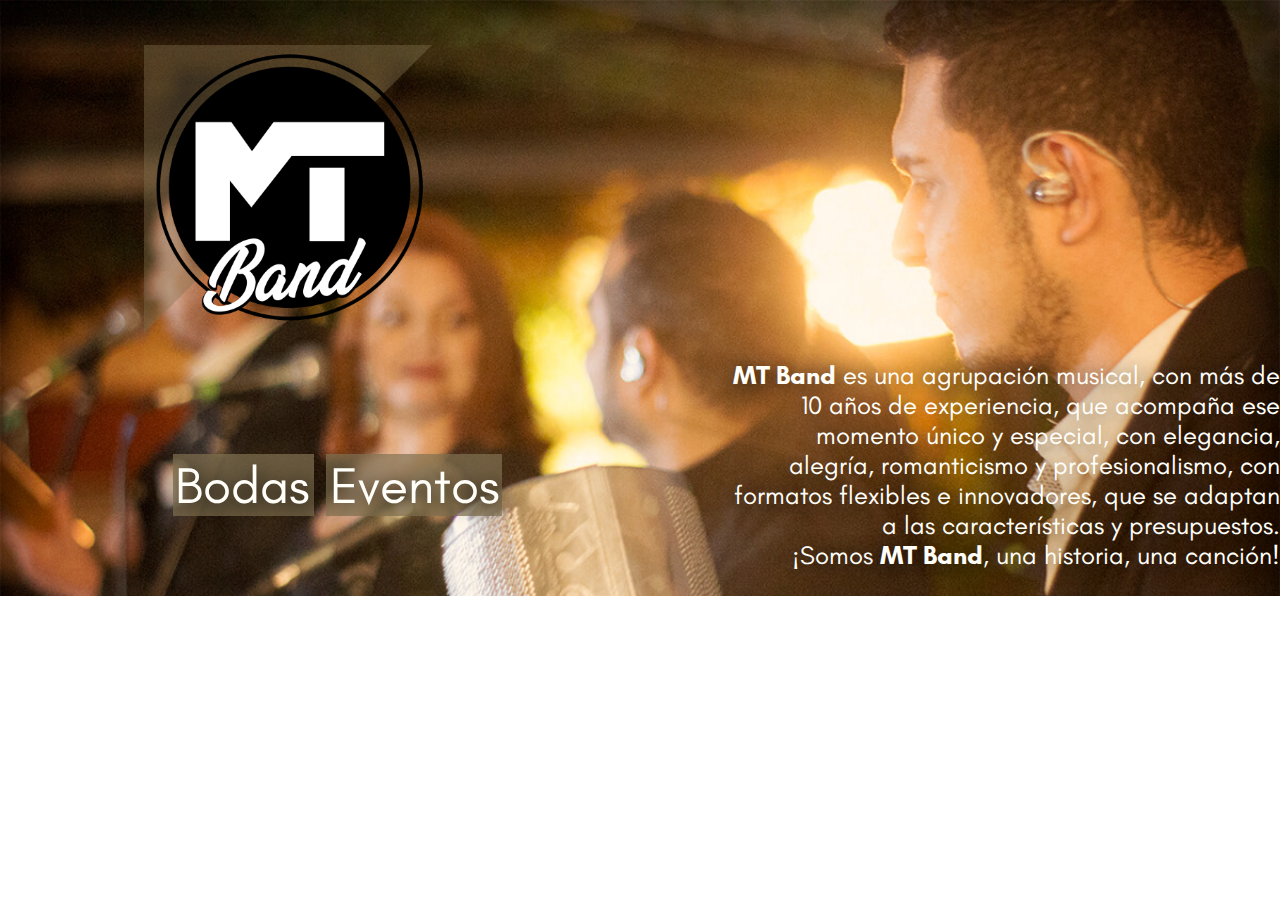
==== index.html @ 00f7bbc0 "Intento overscroll-behavior en form" ====
<html lang="en">

<head>
    <meta charset="UTF-8">
    <meta name="viewport" content="width=device-width, initial-scale=1.0">
    <title>MT Band | Home</title>
    <link rel="shortcut icon" href="img/favicon.png" type="image/x-icon">
    <link rel="stylesheet" href="styles.css">
</head>

<body>
    <!-- <div class="controlling-parent"> -->
        <!-- <div class="triangle-bottom-right"></div> -->
    <!-- </div> -->
    <div class="main-container">
        <div class="logo">
            <img class="logo-img" src="img/logo.png" alt="">
        </div>
        <div class="buttons-container">
            <button class="home-button wedding-button">
                <a class="wedding-button" href="bodas.html">Bodas</a>
            </button>
            <button class="home-button event-button">
                <a class="event-button" href="eventos.html">Eventos</a>
            </button>
        </div>
        <div class="text">
            <p class="main-description">
                <span>MT Band</span> es una agrupación musical, con más de 10 años de experiencia, que acompaña ese
                momento único y
                especial, con elegancia, alegría, romanticismo y profesionalismo, con formatos flexibles e innovadores,
                que
                se adaptan a las características y presupuestos.
                <br>
                ¡Somos <span>MT Band</span>, una historia, una canción!
            </p>
        </div>
    </div>
</body>

</html>
---- styles.css ----
@font-face {
    font-family: Glacial;
    src: url("font/glacial-indifference/GlacialIndifference-Regular.otf") format("opentype");
}

@font-face {
    font-family: Glacial-Italic;
    src: url("font/glacial-indifference/GlacialIndifference-Italic.otf") format("opentype");
}

@font-face {
    font-family: Glacial-Bold;
    src: url("font/glacial-indifference/GlacialIndifference-Bold.otf") format("opentype");
}


body {
    display: block;
    margin: 0;
    padding: 0;
    width: 100%;
    height: 100%;
    overflow: hidden;
}

.main-container {
    display: grid;
    max-width: 100%;
    max-height: 100%;
    grid-template-columns: 50% 50%;
    grid-template-rows: 50% 50%;
    grid-template-areas:
        'logo blank'
        'buttons text';
    background-image: url(img/home.jpg);
    background-repeat: no-repeat;
    background-size: cover;
    /* overflow: hidden; */
}

.logo {
    display: grid;
    grid-area: logo;
    width: 90%;
    z-index: 1;
    padding-top: 7%;
    /* border: blueviolet 4px solid; */
}

.logo-img {
    width: 50%;
    justify-self: center;
    align-self: last-baseline;
    background-image: url(img/triangle.svg);
    background-repeat: no-repeat;
}

/* .controlling-parent {
    overflow: hidden;
} */


.triangle-bottom-right {
    position: absolute;
    top: -8%;
    left: 32%;
    right: 0;
    height: 9%;
    border-bottom: 99vh solid #827251;
    border-left: 68vw solid transparent;
    opacity: 0.7;
    overflow: hidden;
}

.buttons-container {
    display: grid;
    grid-template-columns: 50% 50%;
    grid-template-rows: 50% 50%;
    grid-area: buttons;
}

.home-button {
    font-family: Glacial;
    font-size: 4vw;
    background-color: rgb(130, 114, 81, 0.7);
    border: none;
    margin-right: 2%;
    width: auto;
    height: auto;
    justify-self: center;
    align-self: center;
    text-decoration: none;
    z-index: 20;
}

.wedding-button {
    grid-area: 2/1/3/2;
    justify-self: flex-end;
    align-self: flex-start;
    margin: 2%;
    text-decoration: none;
    color: #fffef9;
    text-shadow: 2px 3px 20px #000;
    padding: 0 3px 0 0;

}

.event-button {
    grid-area: 2/2/3/3;
    justify-self: flex-start;
    align-self: flex-start;
    margin: 2%;
    text-decoration: none;
    color: #fffef9;
    text-shadow: 2px 3px 20px #000;
    padding: 0 3px 0 0;
}

.home-button:hover {
    opacity: 0.5;
}

.text {
    display: grid;
    grid-area: text;
    /* padding-right: 6%; */
    z-index: 1;
    /* border: chartreuse solid 4px; */
}

.main-description {
    width: 86%;
    text-align: right;
    font-family: Glacial;
    color: #fffef9;
    font-size: 2vw;
    text-shadow: 2px 3px 20px #000;
    align-self: flex-end;
    justify-self: flex-end;
    /* border: 4px solid red; */
}

span {
    font-family: Glacial-Bold;
}

@media only screen and (max-width: 1024px) {

    .main-container {
        grid-template-columns: 100%;
        grid-template-rows: 33.3% 33.3% 33.3%;
        grid-template-areas:
            'logo'
            'buttons'
            'text';
        background-image: url(img/home.jpg);
        background-repeat: no-repeat;
        background-size: cover;
    }


    .triangle-bottom-right {
        top: 42%;
        left: 1%;
        height: 9%;
        border-bottom: 49vh solid #827251;
        border-left: 100vw solid transparent;
    }

    .logo-img {
        align-self: end;
    }


    .text {
        grid-area: text;
        width: 100%;
        height: 100%;
    }

    .main-description {
        width: 55%;
        font-size: 2.5vw;
        align-self: end;
        justify-self: end;
        padding: 2%;
    }

    .home-button {
        font-size: 8vw;
        align-self: flex-start;
    }
}



@media only screen and (max-width: 768px) {

    .main-container {
        grid-template-columns: 100%;
        grid-template-rows: 33.3% 33.3% 33.3%;
        grid-template-areas:
            'logo'
            'buttons'
            'text';
        background-image: url(img/home.jpg);
    }


    .triangle-bottom-right {
        top: 42%;
        left: 0%;
        /* height: 9%; */
        border-bottom: 55vh solid #827251;
        border-left: 100vw solid transparent;
        /* overflow: hidden; */
    }



    .logo-img {
        align-self: end;
    }


    .text {
        grid-area: text;
        width: 100%;
        height: 100%;
        /* border: chartreuse solid 4px; */
    }

    .main-description {
        width: 56%;
        font-size: 2.85vw;
        align-self: end;
        justify-self: end;
        padding: 2%;
        /* border: 4px solid red; */
    }

    .home-button {
        font-size: 8vw;
        align-self: flex-start;
    }
}
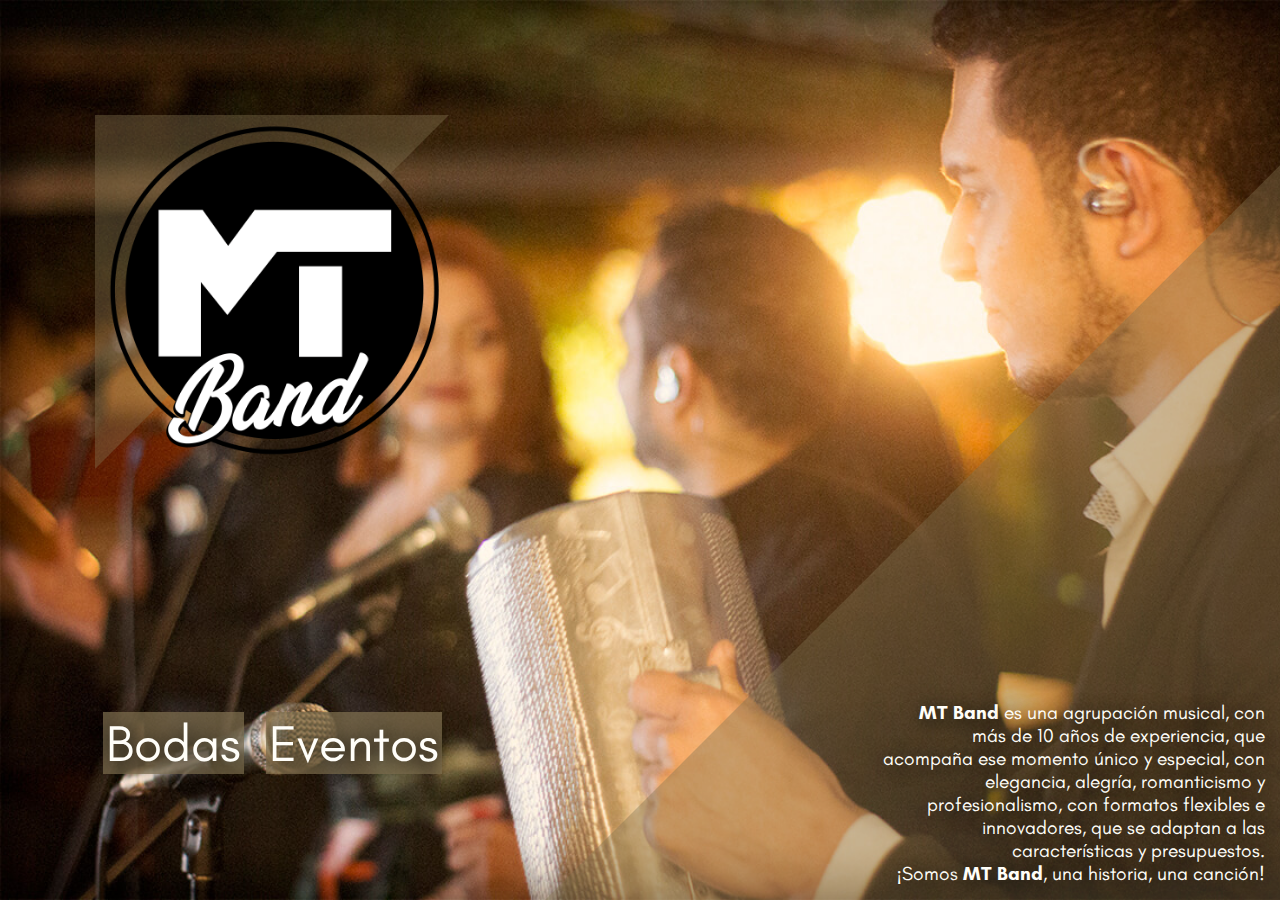
==== commit b05422c7: "Vuelvo a home con flex" ====
--- a/index.html
+++ b/index.html
@@ -9,23 +9,22 @@
 </head>
 
 <body>
-    <!-- <div class="controlling-parent"> -->
-        <!-- <div class="triangle-bottom-right"></div> -->
-    <!-- </div> -->
-    <div class="main-container">
-        <div class="logo">
-            <img class="logo-img" src="img/logo.png" alt="">
+    <div class="macro">
+        <div class="main-container">
+            <div class="logo">
+                <img class="logo-img" src="img/logo.png" alt="">
+            </div>
+            <div class="buttons-container">
+                <button class="home-button wedding-button">
+                    <a class="wedding-button" href="bodas.html">Bodas</a>
+                </button>
+                <button class="home-button event-button">
+                    <a class="event-button" href="eventos.html">Eventos</a>
+                </button>
+            </div>
         </div>
-        <div class="buttons-container">
-            <button class="home-button wedding-button">
-                <a class="wedding-button" href="bodas.html">Bodas</a>
-            </button>
-            <button class="home-button event-button">
-                <a class="event-button" href="eventos.html">Eventos</a>
-            </button>
-        </div>
-        <div class="text">
-            <p class="main-description">
+        <div class="text-container">
+            <p class="main-description-text">
                 <span>MT Band</span> es una agrupación musical, con más de 10 años de experiencia, que acompaña ese
                 momento único y
                 especial, con elegancia, alegría, romanticismo y profesionalismo, con formatos flexibles e innovadores,
--- a/styles.css
+++ b/styles.css
@@ -21,65 +21,57 @@
     width: 100%;
     height: 100%;
     overflow: hidden;
-}
-
-.main-container {
-    display: grid;
-    max-width: 100%;
-    max-height: 100%;
-    grid-template-columns: 50% 50%;
-    grid-template-rows: 50% 50%;
-    grid-template-areas:
-        'logo blank'
-        'buttons text';
     background-image: url(img/home.jpg);
     background-repeat: no-repeat;
     background-size: cover;
-    /* overflow: hidden; */
+}
+
+.macro {
+    display: flex;
+    flex-direction: row;
+    /* width: 100%;
+    height: auto; */
+    /* border: pink solid 5px; */
+
+}
+
+
+.main-container {
+    display: flex;
+    flex-direction: column;
+    justify-content: space-around;
+    overflow: hidden;
+    /* border: green solid 3px; */
 }
 
 .logo {
-    display: grid;
-    grid-area: logo;
-    width: 90%;
+    display: flex;
+    justify-content: center;
+    align-items: center;
+    width: 100%;
     z-index: 1;
-    padding-top: 7%;
-    /* border: blueviolet 4px solid; */
+    /* border: 3px solid white; */
 }
 
 .logo-img {
-    width: 50%;
-    justify-self: center;
-    align-self: last-baseline;
+    width: 65%;
+    justify-content: center;
+    align-items: center;    
     background-image: url(img/triangle.svg);
     background-repeat: no-repeat;
 }
 
-/* .controlling-parent {
-    overflow: hidden;
-} */
-
-
-.triangle-bottom-right {
-    position: absolute;
-    top: -8%;
-    left: 32%;
-    right: 0;
-    height: 9%;
-    border-bottom: 99vh solid #827251;
-    border-left: 68vw solid transparent;
-    opacity: 0.7;
-    overflow: hidden;
-}
 
 .buttons-container {
-    display: grid;
-    grid-template-columns: 50% 50%;
-    grid-template-rows: 50% 50%;
-    grid-area: buttons;
+    display: flex;
+    justify-content: center;
+    align-items: center;  
+    /* border: red 2px solid; */
+    width: 100%;
 }
 
 .home-button {
+    z-index: 2;
     font-family: Glacial;
     font-size: 4vw;
     background-color: rgb(130, 114, 81, 0.7);
@@ -94,9 +86,6 @@
 }
 
 .wedding-button {
-    grid-area: 2/1/3/2;
-    justify-self: flex-end;
-    align-self: flex-start;
     margin: 2%;
     text-decoration: none;
     color: #fffef9;
@@ -106,9 +95,6 @@
 }
 
 .event-button {
-    grid-area: 2/2/3/3;
-    justify-self: flex-start;
-    align-self: flex-start;
     margin: 2%;
     text-decoration: none;
     color: #fffef9;
@@ -120,25 +106,29 @@
     opacity: 0.5;
 }
 
-.text {
-    display: grid;
-    grid-area: text;
-    /* padding-right: 6%; */
+.text-container {
+    display: flex;
+    justify-content: right;
+    align-items: flex-end;
     z-index: 1;
+    height: 100vh;
+    background-image: url(img/triangle2.svg);
+    background-repeat: no-repeat;
+    background-size: cover;
     /* border: chartreuse solid 4px; */
 }
 
-.main-description {
-    width: 86%;
+.main-description-text {
+    width: 52%;
     text-align: right;
     font-family: Glacial;
     color: #fffef9;
-    font-size: 2vw;
+    font-size: 1.5vw;
     text-shadow: 2px 3px 20px #000;
-    align-self: flex-end;
-    justify-self: flex-end;
-    /* border: 4px solid red; */
-}
+    /* border: 4px solid blue; */
+    margin: 2%;
+}
+
 
 span {
     font-family: Glacial-Bold;
@@ -146,101 +136,90 @@
 
 @media only screen and (max-width: 1024px) {
 
+
+    .macro {
+        flex-direction: column;
+        justify-content: space-between;
+        /* border: black 3px solid; */
+        height: 100vh;
+    }
+
     .main-container {
-        grid-template-columns: 100%;
-        grid-template-rows: 33.3% 33.3% 33.3%;
-        grid-template-areas:
-            'logo'
-            'buttons'
-            'text';
-        background-image: url(img/home.jpg);
-        background-repeat: no-repeat;
-        background-size: cover;
-    }
-
-
-    .triangle-bottom-right {
-        top: 42%;
-        left: 1%;
-        height: 9%;
-        border-bottom: 49vh solid #827251;
-        border-left: 100vw solid transparent;
-    }
-
+        display: flex;
+        flex-direction: column;
+        justify-content: space-around;
+        overflow: hidden;
+        /* border: green solid 3px; */
+    }
+    
+    .logo {
+      
+        /* border: 3px solid white; */
+    }
+  
     .logo-img {
-        align-self: end;
-    }
-
-
-    .text {
-        grid-area: text;
-        width: 100%;
-        height: 100%;
-    }
-
-    .main-description {
-        width: 55%;
-        font-size: 2.5vw;
-        align-self: end;
-        justify-self: end;
-        padding: 2%;
-    }
-
+        width: 45%;
+        justify-content: center;
+        align-items: center; 
+        margin-top: 6%;   
+    }
+    
+    
+    .buttons-container {
+        /* border: red 2px solid; */
+        margin-top: 10%;
+    }
+     
+
+   
     .home-button {
-        font-size: 8vw;
-        align-self: flex-start;
-    }
-}
-
-
-
-@media only screen and (max-width: 768px) {
-
-    .main-container {
-        grid-template-columns: 100%;
-        grid-template-rows: 33.3% 33.3% 33.3%;
-        grid-template-areas:
-            'logo'
-            'buttons'
-            'text';
-        background-image: url(img/home.jpg);
-    }
-
-
-    .triangle-bottom-right {
-        top: 42%;
-        left: 0%;
-        /* height: 9%; */
-        border-bottom: 55vh solid #827251;
-        border-left: 100vw solid transparent;
-        /* overflow: hidden; */
-    }
-
-
+        margin-top: 3%;
+        font-size: 7vw;
+    }
+
+    .text-container {
+        /* justify-content: right; */
+        /* align-items: flex-end; */
+        z-index: 1;
+        height: 37%;    
+        background-image: url(img/triangle3.svg);  
+        /* border: chartreuse solid 4px; */
+        align-items: flex-end;
+    }
+    
+    .main-description-text {
+        width: 60%;
+        font-size: 2.8vw;
+       /* border: 4px solid blue; */
+    }
+}
+
+@media only screen and (max-width: 767px) {
 
     .logo-img {
-        align-self: end;
-    }
-
-
-    .text {
-        grid-area: text;
-        width: 100%;
-        height: 100%;
+        width: 45%;
+        margin-top: 8%;   
+    }
+
+    .home-button {
+        font-size: 9vw;
+    }
+
+
+    .text-container {
+       
+        height: 59%;    
+        background-image: url(img/triangle2.svg);  
         /* border: chartreuse solid 4px; */
-    }
-
-    .main-description {
-        width: 56%;
-        font-size: 2.85vw;
-        align-self: end;
-        justify-self: end;
-        padding: 2%;
-        /* border: 4px solid red; */
-    }
-
-    .home-button {
-        font-size: 8vw;
-        align-self: flex-start;
-    }
-}+        
+    }
+  
+
+    .main-description-text {
+        width: 76%;
+        font-size: 3.8vw;
+       /* border: 4px solid blue; */
+    }
+
+}
+
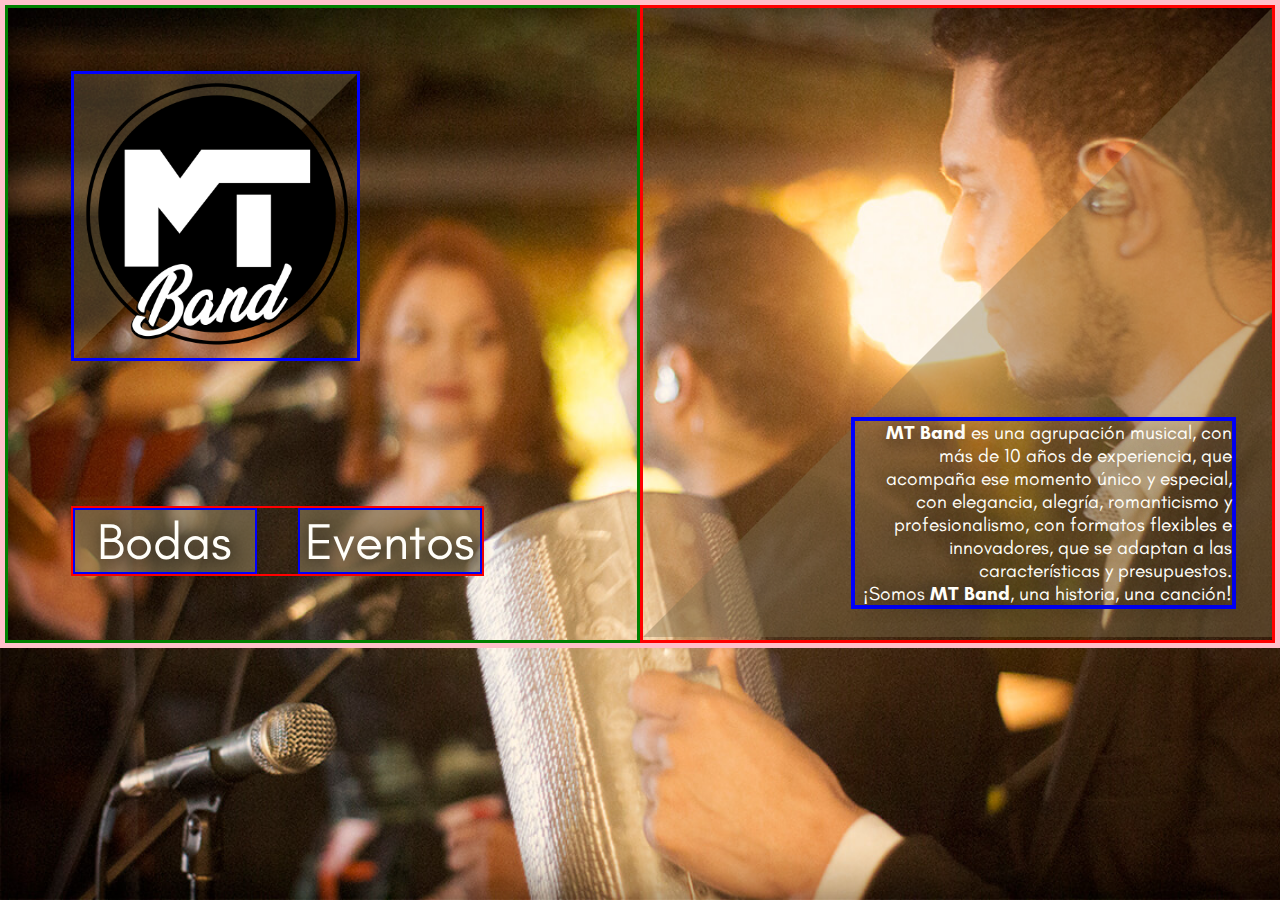
==== commit 3cf176af: "refactorización de home" ====
--- a/index.html
+++ b/index.html
@@ -9,32 +9,43 @@
 </head>
 
 <body>
+
+    
+
     <div class="macro">
-        <div class="main-container">
-            <div class="logo">
-                <img class="logo-img" src="img/logo.png" alt="">
+        
+        
+            <div class="main-container">
+                <div class="logo">
+                    <img class="logo-img" src="img/logo.png" alt="">
+                </div>
+                <div class="buttons-container">
+                    <button class="home-button">
+                        <a class="ind-button" href="bodas.html">Bodas</a>
+                    </button>
+                    <button class="home-button">
+                        <a class="ind-button" href="eventos.html">Eventos</a>
+                    </button>
+                </div>
             </div>
-            <div class="buttons-container">
-                <button class="home-button wedding-button">
-                    <a class="wedding-button" href="bodas.html">Bodas</a>
-                </button>
-                <button class="home-button event-button">
-                    <a class="event-button" href="eventos.html">Eventos</a>
-                </button>
+    
+            <div class="triangulo-grande">
+                <p class="main-description-text">
+                    <span>MT Band</span> es una agrupación musical, con más de 10 años de experiencia, que acompaña ese
+                    momento único y
+                    especial, con elegancia, alegría, romanticismo y profesionalismo, con formatos flexibles e innovadores,
+                    que
+                    se adaptan a las características y presupuestos.
+                    <br>
+                    ¡Somos <span>MT Band</span>, una historia, una canción!
+                </p>
             </div>
-        </div>
-        <div class="text-container">
-            <p class="main-description-text">
-                <span>MT Band</span> es una agrupación musical, con más de 10 años de experiencia, que acompaña ese
-                momento único y
-                especial, con elegancia, alegría, romanticismo y profesionalismo, con formatos flexibles e innovadores,
-                que
-                se adaptan a las características y presupuestos.
-                <br>
-                ¡Somos <span>MT Band</span>, una historia, una canción!
-            </p>
-        </div>
+        
+
+        
+
     </div>
+    
 </body>
 
 </html>--- a/styles.css
+++ b/styles.css
@@ -20,7 +20,7 @@
     padding: 0;
     width: 100%;
     height: 100%;
-    overflow: hidden;
+    /* overflow: hidden; */
     background-image: url(img/home.jpg);
     background-repeat: no-repeat;
     background-size: cover;
@@ -31,102 +31,104 @@
     flex-direction: row;
     /* width: 100%;
     height: auto; */
-    /* border: pink solid 5px; */
-
-}
+    border: pink solid 5px;
+
+}
+
+
 
 
 .main-container {
     display: flex;
     flex-direction: column;
-    justify-content: space-around;
-    overflow: hidden;
-    /* border: green solid 3px; */
-}
-
-.logo {
+    width: 50%;
+    /* justify-content: space-around; */
+    /* overflow: hidden; */
+    border: green solid 3px;
+}
+
+/* .logo {
     display: flex;
     justify-content: center;
-    align-items: center;
-    width: 100%;
-    z-index: 1;
-    /* border: 3px solid white; */
-}
+    width: 50%;   
+    border: 3px solid white;
+} */
 
 .logo-img {
-    width: 65%;
-    justify-content: center;
-    align-items: center;    
+    width: 45%;
+    margin: 10% 0% 23% 10%;
+    /* justify-content: center; */
+    /* align-items: center;  */   
     background-image: url(img/triangle.svg);
     background-repeat: no-repeat;
+    border: 3px solid blue;
 }
 
 
 .buttons-container {
-    display: flex;
-    justify-content: center;
-    align-items: center;  
-    /* border: red 2px solid; */
-    width: 100%;
+
+    display: flex;
+    justify-content: space-between;
+    margin: 0 0 5% 10%;
+    border: red 2px solid;
+    width: 65%;
 }
 
 .home-button {
-    z-index: 2;
+    width: 45%;
+    padding: 0% 0% 0 0; 
     font-family: Glacial;
     font-size: 4vw;
     background-color: rgb(130, 114, 81, 0.7);
     border: none;
-    margin-right: 2%;
-    width: auto;
-    height: auto;
-    justify-self: center;
-    align-self: center;
-    text-decoration: none;
-    z-index: 20;
-}
-
-.wedding-button {
-    margin: 2%;
+
+   
+
+    border: blue 2px solid;
+}
+
+.ind-button {  
+     
     text-decoration: none;
     color: #fffef9;
     text-shadow: 2px 3px 20px #000;
-    padding: 0 3px 0 0;
-
-}
-
-.event-button {
-    margin: 2%;
-    text-decoration: none;
-    color: #fffef9;
-    text-shadow: 2px 3px 20px #000;
-    padding: 0 3px 0 0;
-}
+    
+
+}
+
 
 .home-button:hover {
     opacity: 0.5;
 }
 
-.text-container {
-    display: flex;
-    justify-content: right;
-    align-items: flex-end;
-    z-index: 1;
-    height: 100vh;
+/* .text-container {
+    display: flex;
+    width: 30%;
+    border: yellow solid 4px;
+} */
+
+.triangulo-grande {
+    display: flex;
+    /* text-align: right; */
+    width: 50%;
     background-image: url(img/triangle2.svg);
     background-repeat: no-repeat;
-    background-size: cover;
-    /* border: chartreuse solid 4px; */
+    border: red solid 3px;
 }
 
 .main-description-text {
-    width: 52%;
+    font-family: Glacial;
+    font-size: 1.5vw;
     text-align: right;
-    font-family: Glacial;
+    width: 60%;
+    text-shadow: 2px 3px 20px #000;
+
+    margin: 65% 0 5% 33%;
+    padding: 0 0 0 0;
+    
     color: #fffef9;
-    font-size: 1.5vw;
-    text-shadow: 2px 3px 20px #000;
-    /* border: 4px solid blue; */
-    margin: 2%;
+    border: 4px solid blue;
+    
 }
 
 
@@ -180,7 +182,7 @@
     .text-container {
         /* justify-content: right; */
         /* align-items: flex-end; */
-        z-index: 1;
+        /* z-index: 1; */
         height: 37%;    
         background-image: url(img/triangle3.svg);  
         /* border: chartreuse solid 4px; */
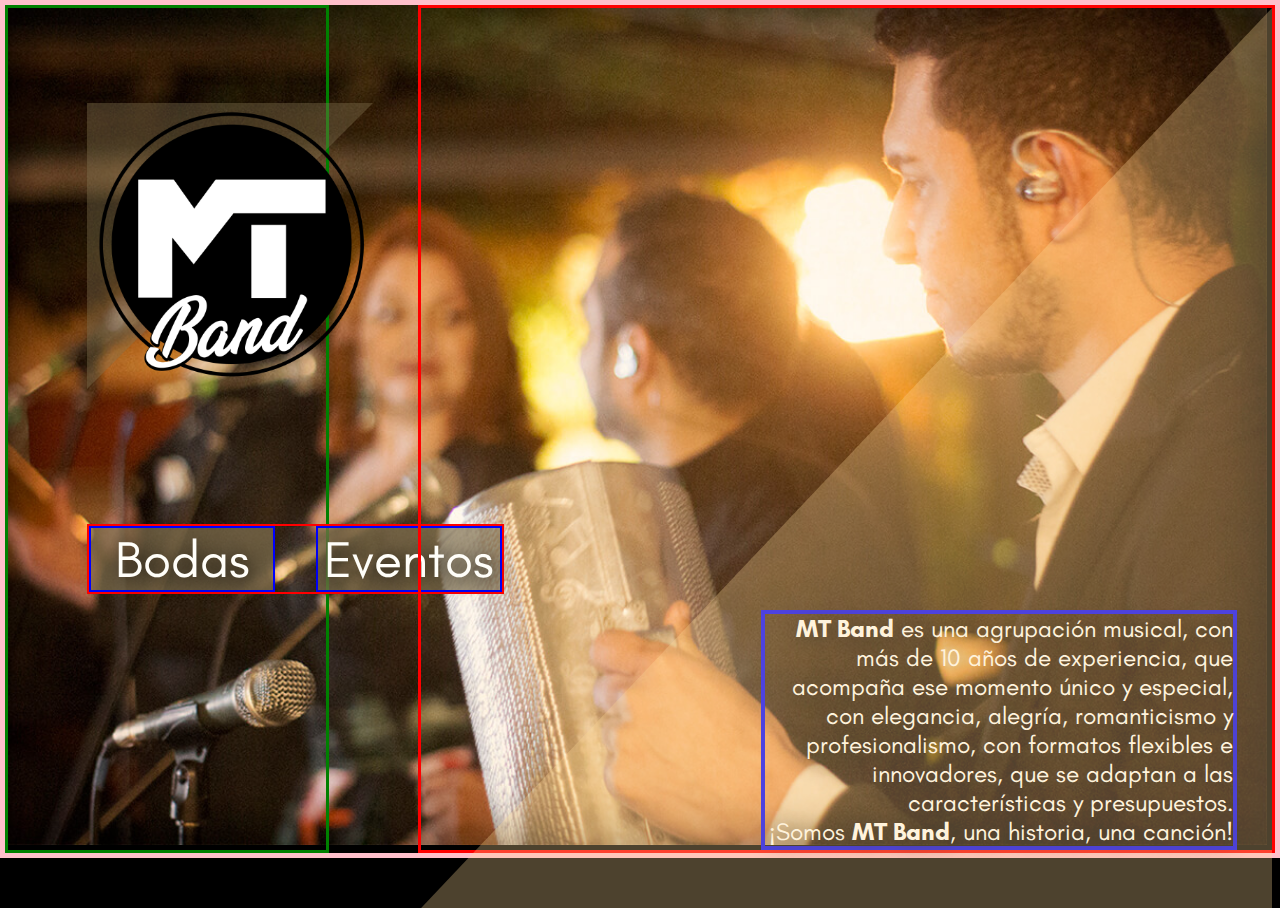
==== commit fc8c06b8: "refact home 3" ====
--- a/index.html
+++ b/index.html
@@ -29,17 +29,30 @@
                 </div>
             </div>
     
-            <div class="triangulo-grande">
-                <p class="main-description-text">
-                    <span>MT Band</span> es una agrupación musical, con más de 10 años de experiencia, que acompaña ese
-                    momento único y
-                    especial, con elegancia, alegría, romanticismo y profesionalismo, con formatos flexibles e innovadores,
-                    que
-                    se adaptan a las características y presupuestos.
-                    <br>
-                    ¡Somos <span>MT Band</span>, una historia, una canción!
-                </p>
-            </div>
+            
+
+                <!-- <svg height="300" width="300">
+                    <polygon points="200,100 200,200 200,200" style="fill:lime;stroke:purple;stroke-width:1" />
+                    Sorry, your browser does not support inline SVG.
+                </svg> -->
+                <div class='triangulo-grande'>
+                    <div class='div-triangle'></div>
+                    <div class='div-triangle2'></div>
+
+                    <p class="main-description-text">
+                        <span>MT Band</span> es una agrupación musical, con más de 10 años de experiencia, que acompaña ese
+                        momento único y
+                        especial, con elegancia, alegría, romanticismo y profesionalismo, con formatos flexibles e innovadores,
+                        que
+                        se adaptan a las características y presupuestos.
+                        <br>
+                        ¡Somos <span>MT Band</span>, una historia, una canción!
+                    </p>
+                </div>
+                
+
+                
+            
         
 
         
--- a/styles.css
+++ b/styles.css
@@ -15,20 +15,23 @@
 
 
 body {
+    background-color: black;
     display: block;
     margin: 0;
     padding: 0;
-    width: 100%;
-    height: 100%;
+    /* bottom: 0; */
+    /* width: 100%; */
+    /* height: 100%; */
     /* overflow: hidden; */
     background-image: url(img/home.jpg);
     background-repeat: no-repeat;
-    background-size: cover;
+    background-size: 99%;
 }
 
 .macro {
     display: flex;
     flex-direction: row;
+    justify-content: space-between;
     /* width: 100%;
     height: auto; */
     border: pink solid 5px;
@@ -41,7 +44,7 @@
 .main-container {
     display: flex;
     flex-direction: column;
-    width: 50%;
+    width: 25%;
     /* justify-content: space-around; */
     /* overflow: hidden; */
     border: green solid 3px;
@@ -55,13 +58,13 @@
 } */
 
 .logo-img {
-    width: 45%;
-    margin: 10% 0% 23% 10%;
+    width: 90%;
+    margin: 30% 0% 42% 25%;
     /* justify-content: center; */
     /* align-items: center;  */   
     background-image: url(img/triangle.svg);
     background-repeat: no-repeat;
-    border: 3px solid blue;
+    /* border: 3px solid blue; */
 }
 
 
@@ -69,9 +72,9 @@
 
     display: flex;
     justify-content: space-between;
-    margin: 0 0 5% 10%;
+    margin: 0 0 12% 25%;
     border: red 2px solid;
-    width: 65%;
+    width: 130%;
 }
 
 .home-button {
@@ -107,24 +110,58 @@
     border: yellow solid 4px;
 } */
 
+/* .triangulo-grande {
+    display: flex;
+    position: absolute;
+    text-align: right;
+    width: 70%;
+    margin: 0 0% 0% 30%;
+ 
+    background-image: url(img/triangle2.svg);
+    background-repeat: no-repeat;
+    border: red solid 3px;
+} */
+
 .triangulo-grande {
-    display: flex;
-    /* text-align: right; */
-    width: 50%;
-    background-image: url(img/triangle2.svg);
-    background-repeat: no-repeat;
+    width: 67%;
+    /* position: absolute; */
+    /* margin: 0% 0% 0% 0%; */
     border: red solid 3px;
+}
+
+/* .div-triangle {
+    width: 100vw;
+    height: 100vh;
+    background-color: yellow;
+    opacity: 0.2;
+    background-size: cover;
+    background-repeat: no-repeat;
+    background-position: center; 
+} */
+
+.div-triangle2 {
+    width: 100%;
+    height: 100vh;
+    background-color: rgb(255, 219, 153);
+    opacity: 0.3;
+    clip-path: polygon(100% 0, 0% 100vh, 100vw 100vh);
+    background-size: cover;
+    background-repeat: no-repeat;
+    /* background-position: center;  */
+
+    
+
 }
 
 .main-description-text {
     font-family: Glacial;
-    font-size: 1.5vw;
+    font-size: 1.9vw;
     text-align: right;
-    width: 60%;
+    width: 55%;
     text-shadow: 2px 3px 20px #000;
 
-    margin: 65% 0 5% 33%;
-    padding: 0 0 0 0;
+    margin: -35% 0 0% 40%;
+    padding: 0%;
     
     color: #fffef9;
     border: 4px solid blue;
@@ -154,10 +191,10 @@
         /* border: green solid 3px; */
     }
     
-    .logo {
+   /*  .logo {
       
-        /* border: 3px solid white; */
-    }
+        
+    } */
   
     .logo-img {
         width: 45%;
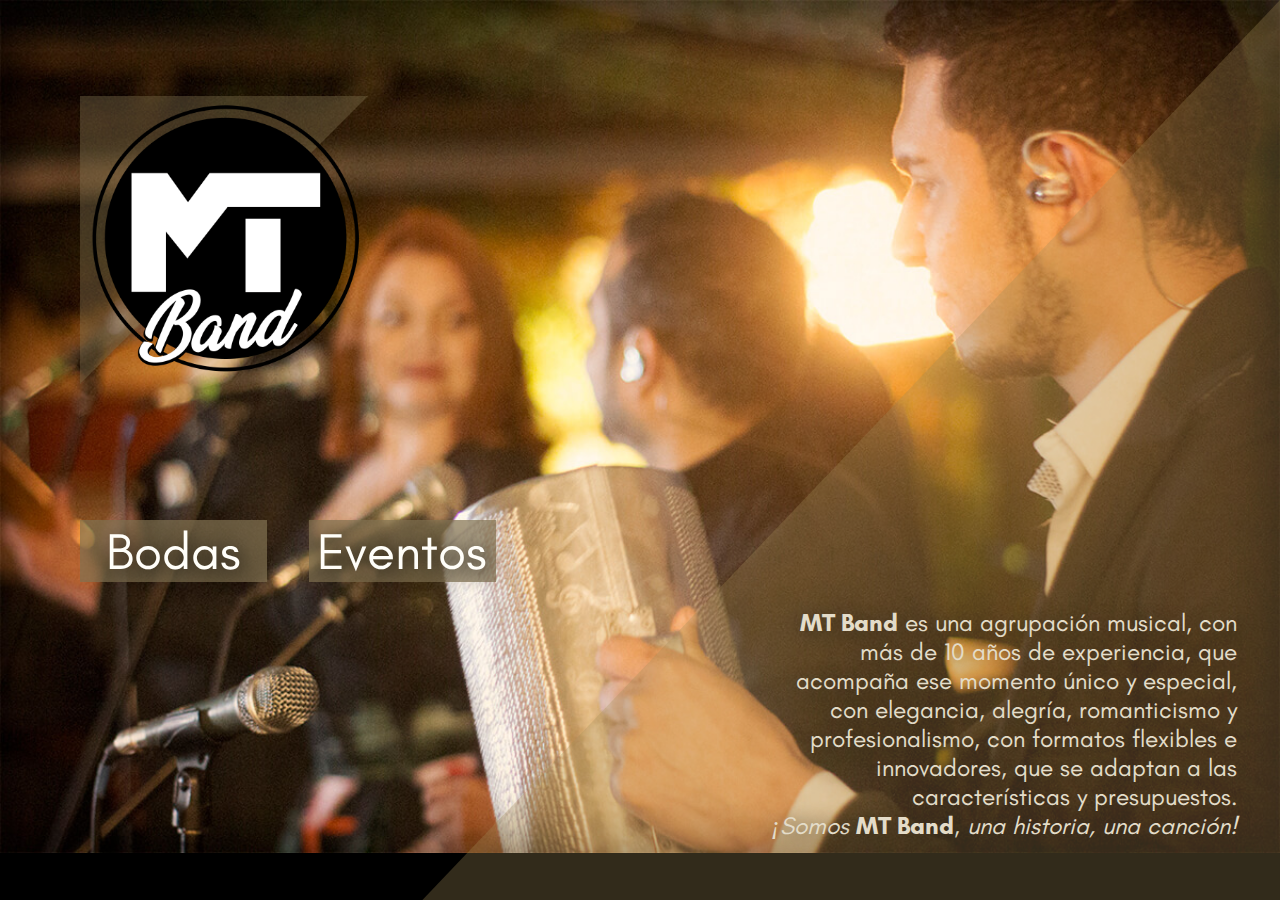
==== commit 3337c8d4: "retoco home" ====
--- a/index.html
+++ b/index.html
@@ -46,7 +46,9 @@
                         que
                         se adaptan a las características y presupuestos.
                         <br>
-                        ¡Somos <span>MT Band</span>, una historia, una canción!
+                        <em>¡Somos </em>
+                            <span>MT Band</span>, 
+                            <em>una historia, una canción! </em>
                     </p>
                 </div>
                 
--- a/styles.css
+++ b/styles.css
@@ -12,7 +12,6 @@
     font-family: Glacial-Bold;
     src: url("font/glacial-indifference/GlacialIndifference-Bold.otf") format("opentype");
 }
-
 
 body {
     background-color: black;
@@ -25,7 +24,7 @@
     /* overflow: hidden; */
     background-image: url(img/home.jpg);
     background-repeat: no-repeat;
-    background-size: 99%;
+    background-size: 100%;
 }
 
 .macro {
@@ -34,12 +33,9 @@
     justify-content: space-between;
     /* width: 100%;
     height: auto; */
-    border: pink solid 5px;
-
-}
-
-
-
+   /*  border: pink solid 5px; */
+
+}
 
 .main-container {
     display: flex;
@@ -47,7 +43,7 @@
     width: 25%;
     /* justify-content: space-around; */
     /* overflow: hidden; */
-    border: green solid 3px;
+    /* border: green solid 3px; */
 }
 
 /* .logo {
@@ -72,8 +68,8 @@
 
     display: flex;
     justify-content: space-between;
-    margin: 0 0 12% 25%;
-    border: red 2px solid;
+    margin: 0 0 18% 25%;
+    /* border: red 2px solid; */
     width: 130%;
 }
 
@@ -85,17 +81,14 @@
     background-color: rgb(130, 114, 81, 0.7);
     border: none;
 
-   
-
-    border: blue 2px solid;
+    /* border: blue 2px solid; */
 }
 
 .ind-button {  
      
     text-decoration: none;
     color: #fffef9;
-    text-shadow: 2px 3px 20px #000;
-    
+    text-shadow: 2px 3px 20px #000; 
 
 }
 
@@ -116,7 +109,6 @@
     text-align: right;
     width: 70%;
     margin: 0 0% 0% 30%;
- 
     background-image: url(img/triangle2.svg);
     background-repeat: no-repeat;
     border: red solid 3px;
@@ -126,7 +118,7 @@
     width: 67%;
     /* position: absolute; */
     /* margin: 0% 0% 0% 0%; */
-    border: red solid 3px;
+    /* border: red solid 3px; */
 }
 
 /* .div-triangle {
@@ -142,14 +134,12 @@
 .div-triangle2 {
     width: 100%;
     height: 100vh;
-    background-color: rgb(255, 219, 153);
-    opacity: 0.3;
+    background-color: rgba(167, 141, 91, 0.3);
+    /* opacity: 0.3; */
     clip-path: polygon(100% 0, 0% 100vh, 100vw 100vh);
     background-size: cover;
     background-repeat: no-repeat;
     /* background-position: center;  */
-
-    
 
 }
 
@@ -159,12 +149,10 @@
     text-align: right;
     width: 55%;
     text-shadow: 2px 3px 20px #000;
-
-    margin: -35% 0 0% 40%;
-    padding: 0%;
-    
+    margin: -34% 0% 0% 40%;
+    padding: 0%;  
     color: #fffef9;
-    border: 4px solid blue;
+    /* border: 4px solid blue; */
     
 }
 
@@ -173,13 +161,12 @@
     font-family: Glacial-Bold;
 }
 
-@media only screen and (max-width: 1024px) {
+/* @media only screen and (max-width: 1024px) {
 
 
     .macro {
         flex-direction: column;
         justify-content: space-between;
-        /* border: black 3px solid; */
         height: 100vh;
     }
 
@@ -188,13 +175,8 @@
         flex-direction: column;
         justify-content: space-around;
         overflow: hidden;
-        /* border: green solid 3px; */
-    }
-    
-   /*  .logo {
-      
-        
-    } */
+    }
+    
   
     .logo-img {
         width: 45%;
@@ -205,7 +187,7 @@
     
     
     .buttons-container {
-        /* border: red 2px solid; */
+ 
         margin-top: 10%;
     }
      
@@ -217,19 +199,17 @@
     }
 
     .text-container {
-        /* justify-content: right; */
-        /* align-items: flex-end; */
-        /* z-index: 1; */
+       
         height: 37%;    
         background-image: url(img/triangle3.svg);  
-        /* border: chartreuse solid 4px; */
+        
         align-items: flex-end;
     }
     
     .main-description-text {
         width: 60%;
         font-size: 2.8vw;
-       /* border: 4px solid blue; */
+      
     }
 }
 
@@ -249,7 +229,7 @@
        
         height: 59%;    
         background-image: url(img/triangle2.svg);  
-        /* border: chartreuse solid 4px; */
+        
         
     }
   
@@ -257,8 +237,8 @@
     .main-description-text {
         width: 76%;
         font-size: 3.8vw;
-       /* border: 4px solid blue; */
-    }
-
-}
-
+       
+    }
+
+} */
+
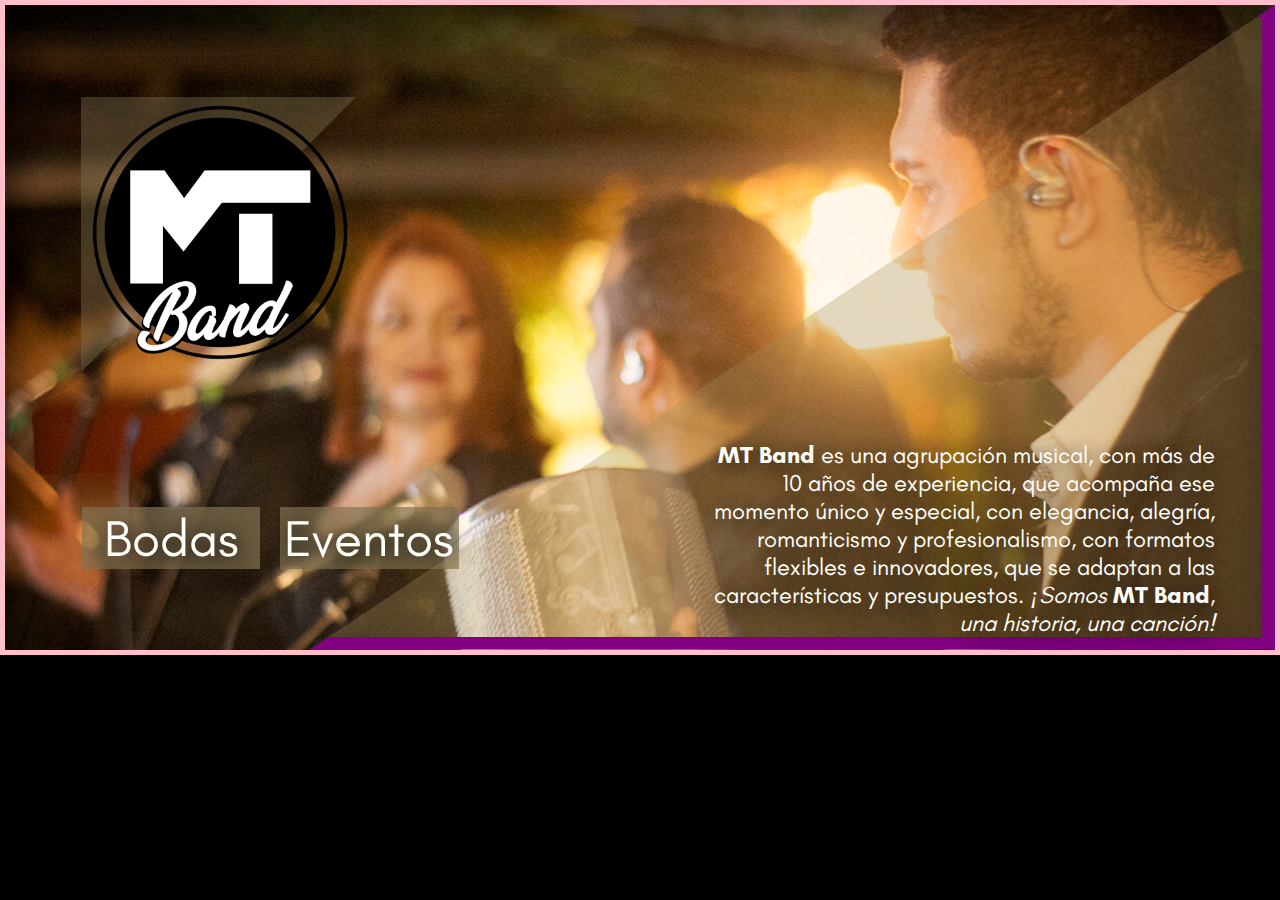
==== commit 7cb1f380: "dec 2 a" ====
--- a/index.html
+++ b/index.html
@@ -35,9 +35,9 @@
                     <polygon points="200,100 200,200 200,200" style="fill:lime;stroke:purple;stroke-width:1" />
                     Sorry, your browser does not support inline SVG.
                 </svg> -->
-                <div class='triangulo-grande'>
-                    <div class='div-triangle'></div>
-                    <div class='div-triangle2'></div>
+                <div class='triangulo-grande div-triangle2'>
+                    <!-- <div class='div-triangle'></div> -->
+                    <!-- <div class='div-triangle2'></div> -->
 
                     <p class="main-description-text">
                         <span>MT Band</span> es una agrupación musical, con más de 10 años de experiencia, que acompaña ese
@@ -45,7 +45,7 @@
                         especial, con elegancia, alegría, romanticismo y profesionalismo, con formatos flexibles e innovadores,
                         que
                         se adaptan a las características y presupuestos.
-                        <br>
+                       
                         <em>¡Somos </em>
                             <span>MT Band</span>, 
                             <em>una historia, una canción! </em>
--- a/styles.css
+++ b/styles.css
@@ -22,9 +22,7 @@
     /* width: 100%; */
     /* height: 100%; */
     /* overflow: hidden; */
-    background-image: url(img/home.jpg);
-    background-repeat: no-repeat;
-    background-size: 100%;
+    
 }
 
 .macro {
@@ -32,8 +30,15 @@
     flex-direction: row;
     justify-content: space-between;
     /* width: 100%;
-    height: auto; */
-   /*  border: pink solid 5px; */
+    height: 100%; */
+
+
+    background-image: url(img/home.jpg);
+    background-repeat: no-repeat;
+    background-size: 100%;
+
+    border: pink solid 5px;
+
 
 }
 
@@ -55,7 +60,7 @@
 
 .logo-img {
     width: 90%;
-    margin: 30% 0% 42% 25%;
+    margin: 30% 0% 0% 25%;
     /* justify-content: center; */
     /* align-items: center;  */   
     background-image: url(img/triangle.svg);
@@ -67,10 +72,11 @@
 .buttons-container {
 
     display: flex;
-    justify-content: space-between;
-    margin: 0 0 18% 25%;
+    justify-content: space-around;
+    margin: 40% 0 0% 22%;
+    padding: 4% 0;
+    width: 130%;
     /* border: red 2px solid; */
-    width: 130%;
 }
 
 .home-button {
@@ -115,10 +121,13 @@
 } */
 
 .triangulo-grande {
-    width: 67%;
+    /* display: flex; */
+    /* width: 17%; */
+    /* height: 100vh; */
     /* position: absolute; */
-    /* margin: 0% 0% 0% 0%; */
-    /* border: red solid 3px; */
+    /* margin: 15% 0% 0% 0%; */
+    border: red solid 3px;
+    /* padding: 5% 0 0 0; */
 }
 
 /* .div-triangle {
@@ -132,25 +141,31 @@
 } */
 
 .div-triangle2 {
+    /* display: flex;
+    justify-self: end;
+    align-self: end; */
     width: 100%;
-    height: 100vh;
+   /*  height: 100%; */
     background-color: rgba(167, 141, 91, 0.3);
     /* opacity: 0.3; */
-    clip-path: polygon(100% 0, 0% 100vh, 100vw 100vh);
+    clip-path: polygon(100% 0, 0% 100%, 100% 100%);
     background-size: cover;
-    background-repeat: no-repeat;
+    /* background-repeat: no-repeat; */
+    /* z-index: -1; */
     /* background-position: center;  */
+    border: purple solid 13px;
 
 }
 
 .main-description-text {
+    /* display: flex; */
     font-family: Glacial;
-    font-size: 1.9vw;
+    font-size: 1.85vw;
     text-align: right;
     width: 55%;
     text-shadow: 2px 3px 20px #000;
-    margin: -34% 0% 0% 40%;
-    padding: 0%;  
+    margin: 45% 0% 0% 40%;
+    /* padding:  0% 0% 15% 0%;  */ 
     color: #fffef9;
     /* border: 4px solid blue; */
     
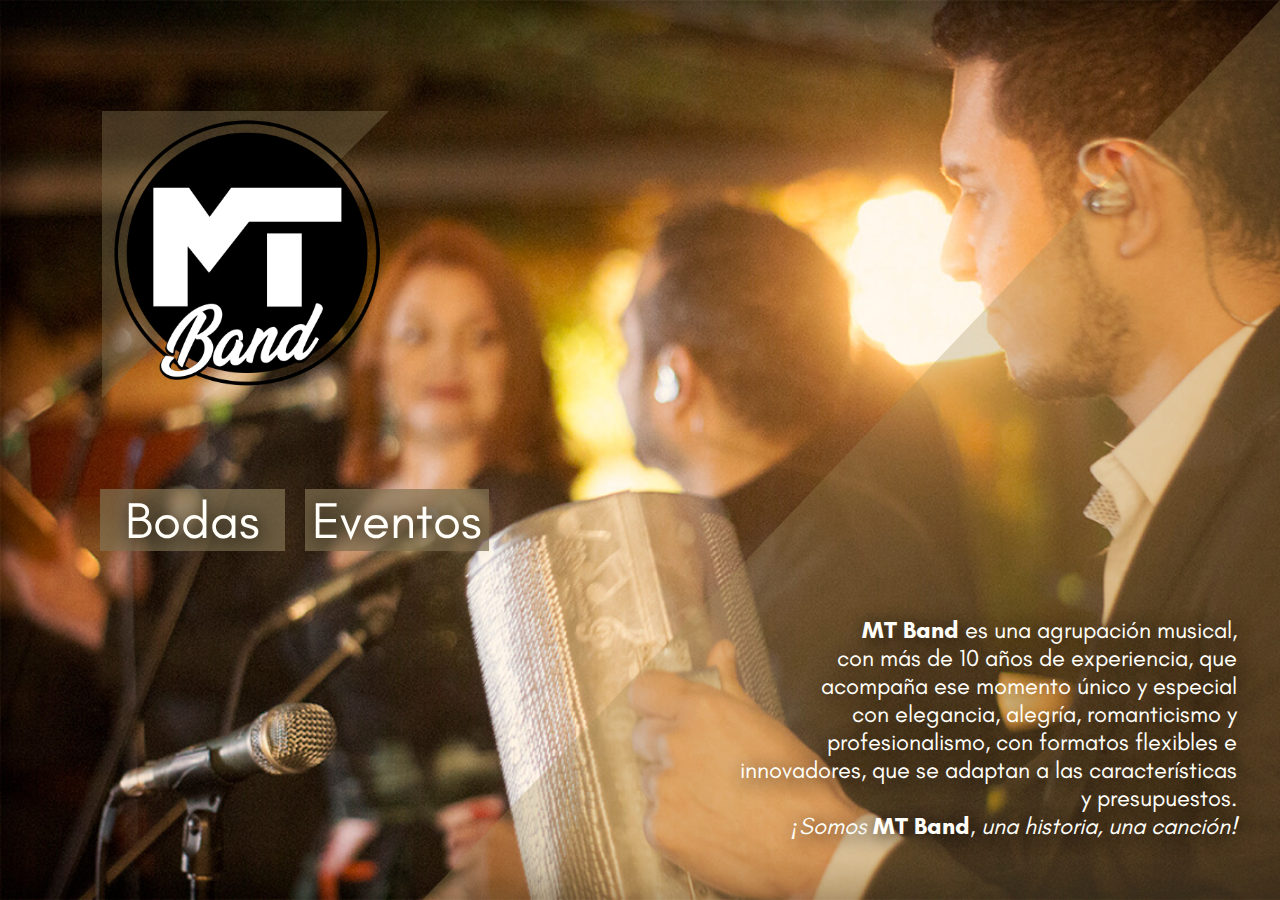
==== commit b79a6d74: "home responsive triangulo1" ====
--- a/index.html
+++ b/index.html
@@ -40,11 +40,11 @@
                     <!-- <div class='div-triangle2'></div> -->
 
                     <p class="main-description-text">
-                        <span>MT Band</span> es una agrupación musical, con más de 10 años de experiencia, que acompaña ese
+                        <span>MT Band</span> es una agrupación musical,<br> con  más de 10 años de experiencia, que acompaña ese
                         momento único y
-                        especial, con elegancia, alegría, romanticismo y profesionalismo, con formatos flexibles e innovadores,
+                        especial <br>con elegancia, alegría, romanticismo y profesionalismo, con formatos flexibles e innovadores,
                         que
-                        se adaptan a las características y presupuestos.
+                        se adaptan a las características y presupuestos.<br>
                        
                         <em>¡Somos </em>
                             <span>MT Band</span>, 
--- a/styles.css
+++ b/styles.css
@@ -14,30 +14,32 @@
 }
 
 body {
-    background-color: black;
-    display: block;
+    /* background-color: black; */
+    /* display: block; */
     margin: 0;
     padding: 0;
+    /* height: 100vh; */
+
+    background-image: url(img/home.jpg);
+    background-repeat: no-repeat;
+    background-size: cover;
+    
     /* bottom: 0; */
     /* width: 100%; */
     /* height: 100%; */
-    /* overflow: hidden; */
-    
+    /* overflow: clip; */
+    /* border: solid 3px red; */
 }
 
 .macro {
     display: flex;
     flex-direction: row;
     justify-content: space-between;
-    /* width: 100%;
-    height: 100%; */
-
-
-    background-image: url(img/home.jpg);
-    background-repeat: no-repeat;
-    background-size: 100%;
-
-    border: pink solid 5px;
+    width: 100%;
+    height: 100%;
+
+
+    /* border: pink solid 5px; */
 
 
 }
@@ -45,7 +47,9 @@
 .main-container {
     display: flex;
     flex-direction: column;
-    width: 25%;
+    width: 32%;
+    /* height: 100vh; */
+    margin: 0 0 0% 0;;
     /* justify-content: space-around; */
     /* overflow: hidden; */
     /* border: green solid 3px; */
@@ -59,8 +63,8 @@
 } */
 
 .logo-img {
-    width: 90%;
-    margin: 30% 0% 0% 25%;
+    width: 70%;
+    margin: 27% 0% 0% 25%;
     /* justify-content: center; */
     /* align-items: center;  */   
     background-image: url(img/triangle.svg);
@@ -73,9 +77,9 @@
 
     display: flex;
     justify-content: space-around;
-    margin: 40% 0 0% 22%;
+    margin: 18% 0 0% 22%;
     padding: 4% 0;
-    width: 130%;
+    width: 100%;
     /* border: red 2px solid; */
 }
 
@@ -95,7 +99,7 @@
     text-decoration: none;
     color: #fffef9;
     text-shadow: 2px 3px 20px #000; 
-
+    /* border: yellow 2px solid; */
 }
 
 
@@ -121,13 +125,9 @@
 } */
 
 .triangulo-grande {
-    /* display: flex; */
-    /* width: 17%; */
-    /* height: 100vh; */
-    /* position: absolute; */
-    /* margin: 15% 0% 0% 0%; */
-    border: red solid 3px;
-    /* padding: 5% 0 0 0; */
+   
+   /*  border: blue solid 23px; */
+  
 }
 
 /* .div-triangle {
@@ -141,10 +141,10 @@
 } */
 
 .div-triangle2 {
-    /* display: flex;
-    justify-self: end;
-    align-self: end; */
-    width: 100%;
+    display: flex;
+    flex-direction: column-reverse;
+    /* align-self: end; */
+    width: 67%;
    /*  height: 100%; */
     background-color: rgba(167, 141, 91, 0.3);
     /* opacity: 0.3; */
@@ -153,21 +153,25 @@
     /* background-repeat: no-repeat; */
     /* z-index: -1; */
     /* background-position: center;  */
-    border: purple solid 13px;
+    /* border: purple solid 2px; */
+    /* position: absolute;
+    z-index: -1; */
 
 }
 
 .main-description-text {
     /* display: flex; */
+    /* position: sticky; */
     font-family: Glacial;
     font-size: 1.85vw;
     text-align: right;
-    width: 55%;
+    width: 58%;
+
     text-shadow: 2px 3px 20px #000;
-    margin: 45% 0% 0% 40%;
-    /* padding:  0% 0% 15% 0%;  */ 
+    margin: 0% 0% 7% 37%;
+    padding:  0% 0% 0% 0%;  
     color: #fffef9;
-    /* border: 4px solid blue; */
+   /*  border: 4px solid blue; */
     
 }
 
@@ -175,6 +179,336 @@
 span {
     font-family: Glacial-Bold;
 }
+
+
+/* epa 1 //////////////////*/
+@media only screen and (max-width: 1277px) {
+    /* body {
+        border: solid 10px green;
+    } */
+
+    .logo-img {
+        width: 72%;
+        margin: 23% 0% 0% 25%;       
+    }
+      
+    .buttons-container {
+        margin: 31% 0 0% 22%;
+        /* padding: 4% 0;
+        width: 100%; */
+    }
+
+    .main-description-text {   
+        font-size: 1.9vw;
+        /* width: 58%; */
+        margin: 0% 0% 7% 38%;
+        /* padding:  0% 0% 0% 0%;  */
+    }
+}
+
+@media only screen and (max-width: 1195px) {
+    /* body {
+        border: solid 10px orange;
+    } */
+
+    .logo-img {
+        width: 75%;
+        margin: 22% 0% 0% 25%;       
+    }
+      
+    .buttons-container {
+        margin: 35% 0 0% 22%;
+        /* padding: 4% 0; */
+        width: 105%;
+    }
+
+    .main-description-text {   
+        font-size: 1.9vw;
+        line-height: 130%;
+        /* width: 58%; */
+        margin: 0% 0% 7.5% 38%;
+        /* padding:  0% 0% 0% 0%;  */
+    }
+}
+
+@media only screen and (max-width: 1118px) {
+    /* body {
+        border: solid 10px red;
+    } */
+
+    .logo-img {
+        width: 76%;
+        margin: 22% 0% 0% 22%;       
+    }
+      
+    .buttons-container {
+        margin: 40% 0 0% 20%;
+        width: 112%;
+      
+    }
+
+    .main-description-text {   
+        font-size: 2vw;
+        line-height: 130%;
+        width: 60%;
+        margin: 0% 0% 7% 35%;  
+    }
+}
+
+
+
+
+@media only screen and (max-width: 1024px) {
+    /* body {
+        border: solid 10px rgb(200, 255, 0);
+    } */
+
+    .logo-img {
+        width: 80%;
+        margin: 22% 0% 0% 22%;       
+    }
+      
+    .buttons-container {
+        flex-direction: column;
+        margin: 15% 0 0% 37%;
+        width: 120%;
+        /* align-content: space-between; */
+      
+    }
+
+    .home-button {
+        margin: 8% 0 0 0;
+    }
+
+    .main-description-text {   
+        font-size: 2vw;
+        line-height: 145%;
+        width: 60%;
+        margin: 0% 0% 7% 35%;  
+    }
+
+}
+
+@media only screen and (max-width: 967px) {
+    /* body {
+        border: solid 10px blue;
+    } */
+
+    .logo-img {
+        width: 83%;
+        margin: 25% 0% 0% 22%;       
+    }
+      
+    .buttons-container {
+        flex-direction: column;
+        margin: 22% 0 0% 37%;
+        width: 135%;
+        /* align-content: space-between; */
+      
+    }
+
+    .home-button {
+        margin: 9% 0 0 0;
+    }
+
+    .main-description-text {   
+        font-size: 2vw;
+        line-height: 150%;
+        width: 60%;
+        margin: 0% 0% 7% 35%;  
+    }
+    
+
+}
+
+@media only screen and (max-width: 900px) {
+    /* body {
+        border: solid 10px red;
+    } */
+
+    .logo-img {
+        width: 90%;
+        margin: 25% 0% 0% 22%;       
+    }
+      
+    .buttons-container {
+        flex-direction: column;
+        margin: 22% 0 0% 37%;
+        width: 145%;
+        /* align-content: space-between; */
+      
+    }
+
+    .home-button {
+        margin: 9% 0 0 0;
+    }
+
+    .main-description-text {   
+        font-size: 2.1vw;
+        line-height: 150%;
+        width: 62%;
+        margin: 0% 0% 7% 34%;  
+    }
+}
+
+
+@media only screen and (max-width: 855px) {
+    /* body {
+        border: solid 10px yellow;
+    } */
+
+    .main-description-text {   
+        font-size: 2.1vw;
+        line-height: 150%;
+        width: 62%;
+        margin: 0% 0% 11% 34%;  
+    }
+
+    .buttons-container {
+        margin: 35% 0 0% 37%;
+        width: 145%;
+       
+      
+    }
+}
+
+@media only screen and (max-width: 798px) {
+    /* body {
+        border: solid 10px blue;
+    } */
+
+    .logo-img {
+        width: 100%;
+        margin: 25% 0% 0% 22%;       
+    }
+
+    .main-description-text {   
+        font-size: 2.2vw;
+        line-height: 150%;
+        width: 65%;
+        margin: 0% 0% 8% 30%;  
+    }
+
+    .buttons-container {
+        margin: 35% 0 0% 37%;
+        width: 145%;
+       
+      
+    }
+}
+
+
+@media only screen and (max-width: 768px) {
+   /*  body {
+        border: solid 10px rgb(0, 238, 255);
+    } */
+
+    .logo-img {
+        width: 100%;
+        margin: 25% 0% 0% 22%;       
+    }
+
+    .main-description-text {   
+        font-size: 2.2vw;
+        line-height: 175%;
+        width: 45%;
+        margin: 0% 0% 12% 45%;  
+    }
+
+    .buttons-container {
+        /* position: relative; */
+        margin: 13% 0 0% 22%;
+        width: 145%;
+    }
+
+    .div-triangle2 {
+        position: absolute;
+        z-index: -2;
+        width: 100%;
+        height: 100vh;
+    }
+}
+
+@media only screen and (max-width: 728px) {
+   /*  body {
+        border: solid 10px yellow;
+    } */
+
+    .logo-img {
+        width: 108%;
+        margin: 25% 0% 0% 22%;       
+    }
+
+    .buttons-container {
+        /* position: relative; */
+        margin: 20% 0 0% 22%;
+        width: 145%;
+    }
+    .main-description-text {   
+        font-size: 2.4vw;
+        line-height: 175%;
+        width: 47%;
+        margin: 0% 0% 12% 45%;  
+    }
+}
+
+@media only screen and (max-width: 682px) {
+   /*  body {
+        border: solid 10px blue;
+    } */
+
+    .logo-img {
+        width: 115%;
+        margin: 25% 0% 0% 22%;       
+    }
+
+    .buttons-container {
+        /* position: relative; */
+        margin: 25% 0 0% 22%;
+        width: 145%;
+    }
+    .main-description-text {   
+        font-size: 2.4vw;
+        line-height: 175%;
+        width: 47%;
+        margin: 0% 0% 12% 45%;  
+    }
+}
+
+@media only screen and (max-width: 655px) {
+    body {
+        border: none;
+    }
+
+    .logo-img {
+        width: 130%;
+        margin: 25% 0% 0% 25%;       
+    }
+
+    .buttons-container {
+        /* position: relative; */
+        
+        margin: 0% 0 0% 25%;
+        width: 148%;
+    }
+
+    .home-button {
+        width: 45%;
+        padding: 0.5% 0%; 
+       
+        font-size: 5vw;
+    
+        /* border: blue 2px solid; */
+    }
+    .main-description-text {   
+        font-size: 2.8vw;
+        line-height: 175%;
+        width: 55%;
+        margin: 0% 0% 10% 37%;  
+    }
+}
+
+
 
 /* @media only screen and (max-width: 1024px) {
 
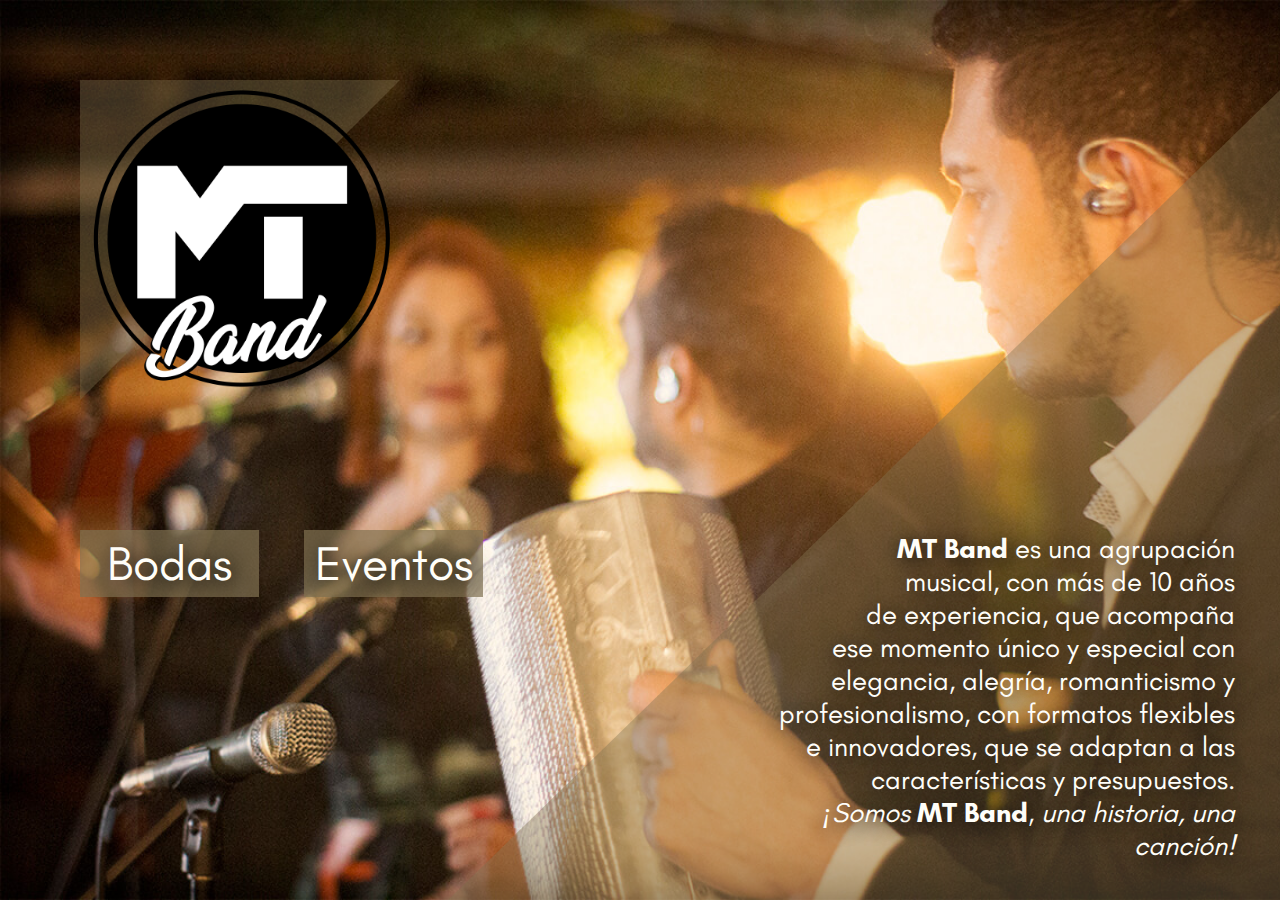
==== commit bba1c002: "depuro home post entrega" ====
--- a/index.html
+++ b/index.html
@@ -9,58 +9,34 @@
 </head>
 
 <body>
-
-    
-
-    <div class="macro">
-        
-        
-            <div class="main-container">
-                <div class="logo">
-                    <img class="logo-img" src="img/logo.png" alt="">
-                </div>
-                <div class="buttons-container">
-                    <button class="home-button">
-                        <a class="ind-button" href="bodas.html">Bodas</a>
-                    </button>
-                    <button class="home-button">
-                        <a class="ind-button" href="eventos.html">Eventos</a>
-                    </button>
-                </div>
-            </div>
-    
-            
-
-                <!-- <svg height="300" width="300">
-                    <polygon points="200,100 200,200 200,200" style="fill:lime;stroke:purple;stroke-width:1" />
-                    Sorry, your browser does not support inline SVG.
-                </svg> -->
-                <div class='triangulo-grande div-triangle2'>
-                    <!-- <div class='div-triangle'></div> -->
-                    <!-- <div class='div-triangle2'></div> -->
-
-                    <p class="main-description-text">
-                        <span>MT Band</span> es una agrupación musical,<br> con  más de 10 años de experiencia, que acompaña ese
-                        momento único y
-                        especial <br>con elegancia, alegría, romanticismo y profesionalismo, con formatos flexibles e innovadores,
-                        que
-                        se adaptan a las características y presupuestos.<br>
-                       
-                        <em>¡Somos </em>
-                            <span>MT Band</span>, 
-                            <em>una historia, una canción! </em>
-                    </p>
-                </div>
-                
-
-                
-            
+    <main class='macro'>
+        <div class="logo-y-botones-cnt">
+            <img class="logo-img" src="img/logo.png" alt="">
         
 
-        
+            <div class="buttons-container">
+                <button class="home-button">
+                    <a class="button-link" href="bodas.html">Bodas</a>
+                </button>
+                <button class="home-button">
+                    <a class="button-link" href="eventos.html">Eventos</a>
+                </button>
+            </div>
+        </div>
 
-    </div>
-    
+
+
+        <div class='triangulo-grande-cnt'>
+            <p class="main-description-text">
+                <strong>MT Band</strong> es una agrupación<br> musical, con  más de 10 años <br>de experiencia, que acompaña <br>ese momento único y especial con<br> elegancia, alegría, romanticismo y profesionalismo, con formatos flexibles<br> e innovadores,
+                que se adaptan a las características y presupuestos.<br>                      
+                <em>¡Somos </em>
+                <strong>MT Band</strong>, 
+                <em>una historia, una canción! </em>
+            </p>
+        </div>       
+    </main>
+          
 </body>
 
 </html>--- a/styles.css
+++ b/styles.css
@@ -14,580 +14,258 @@
 }
 
 body {
-    /* background-color: black; */
-    /* display: block; */
-    margin: 0;
-    padding: 0;
-    /* height: 100vh; */
-
+    box-sizing: border-box;
     background-image: url(img/home.jpg);
     background-repeat: no-repeat;
     background-size: cover;
+    margin: 0%;
+}
+
+strong {
+    font-family: Glacial-Bold;
+}
+.macro {
+    position: relative;
+    margin: 0%;
+    height: 100vh;
+    /* border: red solid 2px; */
+}
+
+.logo-y-botones-cnt {
+    width: 52%;
     
-    /* bottom: 0; */
-    /* width: 100%; */
-    /* height: 100%; */
-    /* overflow: clip; */
-    /* border: solid 3px red; */
-}
-
-.macro {
-    display: flex;
-    flex-direction: row;
-    justify-content: space-between;
-    width: 100%;
-    height: 100%;
-
-
-    /* border: pink solid 5px; */
-
-
-}
-
-.main-container {
+}
+.logo-img {
+    width: 100%; 
+    margin: 25% 0% 0% 25%;  
+    background-image: url(img/triangle.svg);
+    background-repeat: no-repeat;
+}
+
+.buttons-container {
     display: flex;
     flex-direction: column;
-    width: 32%;
-    /* height: 100vh; */
-    margin: 0 0 0% 0;;
-    /* justify-content: space-around; */
-    /* overflow: hidden; */
-    /* border: green solid 3px; */
-}
-
-/* .logo {
-    display: flex;
-    justify-content: center;
-    width: 50%;   
-    border: 3px solid white;
-} */
-
-.logo-img {
-    width: 70%;
-    margin: 27% 0% 0% 25%;
-    /* justify-content: center; */
-    /* align-items: center;  */   
-    background-image: url(img/triangle.svg);
-    background-repeat: no-repeat;
-    /* border: 3px solid blue; */
-}
-
-
-.buttons-container {
-
-    display: flex;
-    justify-content: space-around;
-    margin: 18% 0 0% 22%;
-    padding: 4% 0;
+    margin: 28% 0 0% 25%;
+    width: 50%;
+}
+
+.home-button {
     width: 100%;
-    /* border: red 2px solid; */
-}
-
-.home-button {
-    width: 45%;
-    padding: 0% 0% 0 0; 
+    padding: 4% 0; 
     font-family: Glacial;
-    font-size: 4vw;
+    font-size: 7vw;
     background-color: rgb(130, 114, 81, 0.7);
     border: none;
-
-    /* border: blue 2px solid; */
-}
-
-.ind-button {  
-     
+    margin: 20% 0 0 0;
+}
+
+.button-link {  
     text-decoration: none;
     color: #fffef9;
     text-shadow: 2px 3px 20px #000; 
-    /* border: yellow 2px solid; */
-}
-
+}
 
 .home-button:hover {
     opacity: 0.5;
 }
 
-/* .text-container {
-    display: flex;
-    width: 30%;
-    border: yellow solid 4px;
-} */
-
-/* .triangulo-grande {
-    display: flex;
+.triangulo-grande-cnt {
     position: absolute;
+    z-index: -1;
+    width: 100%;
+    margin: 0;
+    top: 0%;
+    right: 0%;
+    bottom: 0%;
+    background-image: url(img/triangle3.svg);
+    /* background-color: rgba(167, 141, 91, 0.3);
+    clip-path: polygon(100% 0, 0% 100%, 100% 100%); */
+    background-repeat: no-repeat;
+    background-size: cover;
+}
+
+.main-description-text{
+    font-family: Glacial;
+    font-size: 3.8vw;
+    text-shadow: 2px 3px 20px #000; 
+    color: #fffef9;
+    width: 76%;
+
+    position: absolute;
+    bottom: 0;
+    right: 0;
     text-align: right;
-    width: 70%;
-    margin: 0 0% 0% 30%;
-    background-image: url(img/triangle2.svg);
-    background-repeat: no-repeat;
-    border: red solid 3px;
-} */
-
-.triangulo-grande {
-   
-   /*  border: blue solid 23px; */
-  
-}
-
-/* .div-triangle {
-    width: 100vw;
-    height: 100vh;
-    background-color: yellow;
-    opacity: 0.2;
-    background-size: cover;
-    background-repeat: no-repeat;
-    background-position: center; 
-} */
-
-.div-triangle2 {
-    display: flex;
-    flex-direction: column-reverse;
-    /* align-self: end; */
-    width: 67%;
-   /*  height: 100%; */
-    background-color: rgba(167, 141, 91, 0.3);
-    /* opacity: 0.3; */
-    clip-path: polygon(100% 0, 0% 100%, 100% 100%);
-    background-size: cover;
-    /* background-repeat: no-repeat; */
-    /* z-index: -1; */
-    /* background-position: center;  */
-    /* border: purple solid 2px; */
-    /* position: absolute;
-    z-index: -1; */
-
-}
-
-.main-description-text {
-    /* display: flex; */
-    /* position: sticky; */
-    font-family: Glacial;
-    font-size: 1.85vw;
-    text-align: right;
-    width: 58%;
-
-    text-shadow: 2px 3px 20px #000;
-    margin: 0% 0% 7% 37%;
-    padding:  0% 0% 0% 0%;  
-    color: #fffef9;
-   /*  border: 4px solid blue; */
-    
-}
-
-
-span {
-    font-family: Glacial-Bold;
-}
-
-
-/* epa 1 //////////////////*/
-@media only screen and (max-width: 1277px) {
-    /* body {
-        border: solid 10px green;
+    margin: 0 3.5% 7.5% 0;
+}
+
+@media only screen and (min-width: 350px) {  
+    .logo-y-botones-cnt {
+        width: 45%;       
+    }
+    .buttons-container {
+        margin: 30% 0 0% 25%;
+        width: 60%;
+    }
+}
+
+@media only screen and (min-width: 400px) {  
+    .logo-y-botones-cnt {
+        width: 40%;       
+    }
+    .buttons-container {
+        margin: 26% 0 0% 25%;
+        width: 65%;
+    }
+    .home-button {
+        font-size: 6.5vw;
+    }
+}
+
+@media only screen and (min-width: 440px) {  
+    .logo-y-botones-cnt {
+        width: 37%;       
+    }
+    .buttons-container {
+        margin: 24% 0 0% 25%;
+        width: 65%;
+    }
+    .home-button {
+        font-size: 6vw;
+    }
+}
+
+@media only screen and (min-width: 483px) {  
+    .logo-y-botones-cnt {
+        width: 35%;       
+    }
+    .buttons-container {
+        margin: 30% 0 0% 25%;
+        width: 63%;
+    }
+    .home-button {
+        font-size: 160%;
+    }
+    .triangulo-grande-cnt {
+        width: 92%;
+        margin: 5% 0 0 0;
+    }
+    .main-description-text{
+        font-size: 3.5vw;
+        width: 76%;
+        margin: 0 3.5% 7.5% 0;
+    }
+}
+
+@media only screen and (min-width: 542px) {  
+    .logo-y-botones-cnt {
+        width: 23%;       
+    }
+    .buttons-container {
+        margin: 20% 0 0% 25%;
+        width: 63%;
+    }
+    .home-button {
+        font-size: 123%;
+        width: 105%;
+    }
+    .triangulo-grande-cnt {
+        width: 100%;
+        background-image: none;
+        background-color: rgba(130, 114, 81, 0.4);
+        clip-path: polygon(100% 0%, 25% 100%, 100% 100%);
+    }
+    .main-description-text{
+        font-size: 85%;
+        width: 47%;
+        margin: 0 3.5% 3% 0;
+    }
+}
+
+@media only screen and (min-width: 661px) {  
+    /* .logo-y-botones-cnt {
+        width: 23%;      
     } */
-
-    .logo-img {
-        width: 72%;
-        margin: 23% 0% 0% 25%;       
-    }
-      
-    .buttons-container {
-        margin: 31% 0 0% 22%;
-        /* padding: 4% 0;
-        width: 100%; */
-    }
-
-    .main-description-text {   
-        font-size: 1.9vw;
-        /* width: 58%; */
-        margin: 0% 0% 7% 38%;
-        /* padding:  0% 0% 0% 0%;  */
-    }
-}
-
-@media only screen and (max-width: 1195px) {
-    /* body {
-        border: solid 10px orange;
-    } */
-
-    .logo-img {
-        width: 75%;
-        margin: 22% 0% 0% 25%;       
-    }
-      
-    .buttons-container {
-        margin: 35% 0 0% 22%;
-        /* padding: 4% 0; */
+    .buttons-container {
+        margin: 20% 0 0% 25%;
+
+    }
+    .home-button {
         width: 105%;
     }
-
-    .main-description-text {   
-        font-size: 1.9vw;
-        line-height: 130%;
-        /* width: 58%; */
-        margin: 0% 0% 7.5% 38%;
-        /* padding:  0% 0% 0% 0%;  */
-    }
-}
-
-@media only screen and (max-width: 1118px) {
-    /* body {
-        border: solid 10px red;
-    } */
-
-    .logo-img {
-        width: 76%;
-        margin: 22% 0% 0% 22%;       
-    }
-      
-    .buttons-container {
-        margin: 40% 0 0% 20%;
-        width: 112%;
-      
-    }
-
-    .main-description-text {   
-        font-size: 2vw;
-        line-height: 130%;
+    .triangulo-grande-cnt {
+        margin: 0% 0 0 0;
+        clip-path: polygon(100% 11%, 35% 100%, 100% 100%);
+    }
+    .main-description-text{
+        font-size: 87%;
+        width: 36.5%;
+    }
+}
+
+@media only screen and (min-width: 760px) {  
+    .logo-y-botones-cnt {
+        width: 40%;       
+    }
+    .home-button {
+        font-size: 270%;
+    }
+    .triangulo-grande-cnt {
+        width:100%;
+        clip-path: polygon(100% 30%, 15% 100%, 100% 100%);
+    }
+    .main-description-text{
+        font-size: 170%;
+        width: 70%;
+        margin: 0 3.5% 3.5% 0;
+    }
+}
+
+@media only screen and (min-width: 1024px) {  
+    .logo-y-botones-cnt {
+        width: 30%;       
+    }
+    .buttons-container {
+        /* flex-direction: row; */
+        margin: 10% 0 0% 25%;
+        width: 100%;
+    }
+    .home-button {
+        font-size: 300%;
+        margin: 10% 0 0 0;
         width: 60%;
-        margin: 0% 0% 7% 35%;  
-    }
-}
-
-
-
-
-@media only screen and (max-width: 1024px) {
-    /* body {
-        border: solid 10px rgb(200, 255, 0);
-    } */
-
-    .logo-img {
-        width: 80%;
-        margin: 22% 0% 0% 22%;       
-    }
-      
-    .buttons-container {
-        flex-direction: column;
-        margin: 15% 0 0% 37%;
-        width: 120%;
-        /* align-content: space-between; */
-      
-    }
-
-    .home-button {
-        margin: 8% 0 0 0;
-    }
-
-    .main-description-text {   
-        font-size: 2vw;
-        line-height: 145%;
+        padding: 2% 2%;
+    }
+    .triangulo-grande-cnt {
+        clip-path: polygon(100% 10%, 10% 100%, 100% 100%);
+    }
+    .main-description-text{
+        font-size: 200%;
+        width: 65%;
+        margin: 0 3.5% 3% 0;
+    }
+}
+
+@media only screen and (min-width: 1280px) {  
+    .logo-y-botones-cnt {
+        width: 25%;       
+    }
+    .buttons-container {
+        flex-direction: row;
+        margin: 40% 0 0% 25%;
+        width: 140%;
+    }
+    .home-button {
+        font-size: 300%;
+        margin: 0 10% 0 0;
         width: 60%;
-        margin: 0% 0% 7% 35%;  
-    }
-
-}
-
-@media only screen and (max-width: 967px) {
-    /* body {
-        border: solid 10px blue;
-    } */
-
-    .logo-img {
-        width: 83%;
-        margin: 25% 0% 0% 22%;       
-    }
-      
-    .buttons-container {
-        flex-direction: column;
-        margin: 22% 0 0% 37%;
-        width: 135%;
-        /* align-content: space-between; */
-      
-    }
-
-    .home-button {
-        margin: 9% 0 0 0;
-    }
-
-    .main-description-text {   
-        font-size: 2vw;
-        line-height: 150%;
-        width: 60%;
-        margin: 0% 0% 7% 35%;  
-    }
-    
-
-}
-
-@media only screen and (max-width: 900px) {
-    /* body {
-        border: solid 10px red;
-    } */
-
-    .logo-img {
-        width: 90%;
-        margin: 25% 0% 0% 22%;       
-    }
-      
-    .buttons-container {
-        flex-direction: column;
-        margin: 22% 0 0% 37%;
-        width: 145%;
-        /* align-content: space-between; */
-      
-    }
-
-    .home-button {
-        margin: 9% 0 0 0;
-    }
-
-    .main-description-text {   
-        font-size: 2.1vw;
-        line-height: 150%;
-        width: 62%;
-        margin: 0% 0% 7% 34%;  
-    }
-}
-
-
-@media only screen and (max-width: 855px) {
-    /* body {
-        border: solid 10px yellow;
-    } */
-
-    .main-description-text {   
-        font-size: 2.1vw;
-        line-height: 150%;
-        width: 62%;
-        margin: 0% 0% 11% 34%;  
-    }
-
-    .buttons-container {
-        margin: 35% 0 0% 37%;
-        width: 145%;
-       
-      
-    }
-}
-
-@media only screen and (max-width: 798px) {
-    /* body {
-        border: solid 10px blue;
-    } */
-
-    .logo-img {
-        width: 100%;
-        margin: 25% 0% 0% 22%;       
-    }
-
-    .main-description-text {   
-        font-size: 2.2vw;
-        line-height: 150%;
-        width: 65%;
-        margin: 0% 0% 8% 30%;  
-    }
-
-    .buttons-container {
-        margin: 35% 0 0% 37%;
-        width: 145%;
-       
-      
-    }
-}
-
-
-@media only screen and (max-width: 768px) {
-   /*  body {
-        border: solid 10px rgb(0, 238, 255);
-    } */
-
-    .logo-img {
-        width: 100%;
-        margin: 25% 0% 0% 22%;       
-    }
-
-    .main-description-text {   
-        font-size: 2.2vw;
-        line-height: 175%;
-        width: 45%;
-        margin: 0% 0% 12% 45%;  
-    }
-
-    .buttons-container {
-        /* position: relative; */
-        margin: 13% 0 0% 22%;
-        width: 145%;
-    }
-
-    .div-triangle2 {
-        position: absolute;
-        z-index: -2;
-        width: 100%;
-        height: 100vh;
-    }
-}
-
-@media only screen and (max-width: 728px) {
-   /*  body {
-        border: solid 10px yellow;
-    } */
-
-    .logo-img {
-        width: 108%;
-        margin: 25% 0% 0% 22%;       
-    }
-
-    .buttons-container {
-        /* position: relative; */
-        margin: 20% 0 0% 22%;
-        width: 145%;
-    }
-    .main-description-text {   
-        font-size: 2.4vw;
-        line-height: 175%;
-        width: 47%;
-        margin: 0% 0% 12% 45%;  
-    }
-}
-
-@media only screen and (max-width: 682px) {
-   /*  body {
-        border: solid 10px blue;
-    } */
-
-    .logo-img {
-        width: 115%;
-        margin: 25% 0% 0% 22%;       
-    }
-
-    .buttons-container {
-        /* position: relative; */
-        margin: 25% 0 0% 22%;
-        width: 145%;
-    }
-    .main-description-text {   
-        font-size: 2.4vw;
-        line-height: 175%;
-        width: 47%;
-        margin: 0% 0% 12% 45%;  
-    }
-}
-
-@media only screen and (max-width: 655px) {
-    body {
-        border: none;
-    }
-
-    .logo-img {
-        width: 130%;
-        margin: 25% 0% 0% 25%;       
-    }
-
-    .buttons-container {
-        /* position: relative; */
-        
-        margin: 0% 0 0% 25%;
-        width: 148%;
-    }
-
-    .home-button {
-        width: 45%;
-        padding: 0.5% 0%; 
-       
-        font-size: 5vw;
-    
-        /* border: blue 2px solid; */
-    }
-    .main-description-text {   
-        font-size: 2.8vw;
-        line-height: 175%;
-        width: 55%;
-        margin: 0% 0% 10% 37%;  
-    }
-}
-
-
-
-/* @media only screen and (max-width: 1024px) {
-
-
-    .macro {
-        flex-direction: column;
-        justify-content: space-between;
-        height: 100vh;
-    }
-
-    .main-container {
-        display: flex;
-        flex-direction: column;
-        justify-content: space-around;
-        overflow: hidden;
-    }
-    
-  
-    .logo-img {
-        width: 45%;
-        justify-content: center;
-        align-items: center; 
-        margin-top: 6%;   
-    }
-    
-    
-    .buttons-container {
- 
-        margin-top: 10%;
-    }
-     
-
-   
-    .home-button {
-        margin-top: 3%;
-        font-size: 7vw;
-    }
-
-    .text-container {
-       
-        height: 37%;    
-        background-image: url(img/triangle3.svg);  
-        
-        align-items: flex-end;
-    }
-    
-    .main-description-text {
-        width: 60%;
-        font-size: 2.8vw;
-      
-    }
-}
-
-@media only screen and (max-width: 767px) {
-
-    .logo-img {
-        width: 45%;
-        margin-top: 8%;   
-    }
-
-    .home-button {
-        font-size: 9vw;
-    }
-
-
-    .text-container {
-       
-        height: 59%;    
-        background-image: url(img/triangle2.svg);  
-        
-        
-    }
-  
-
-    .main-description-text {
-        width: 76%;
-        font-size: 3.8vw;
-       
-    }
-
-} */
-
+        padding: 1% 2%;
+    }
+    .triangulo-grande-cnt {
+        clip-path: polygon(100% 10%, 35% 100%, 100% 100%);
+    }
+    .main-description-text{
+        font-size: 172%;
+        width: 40%;
+        /* margin: 0 3.5% 3% 0; */
+    }
+}